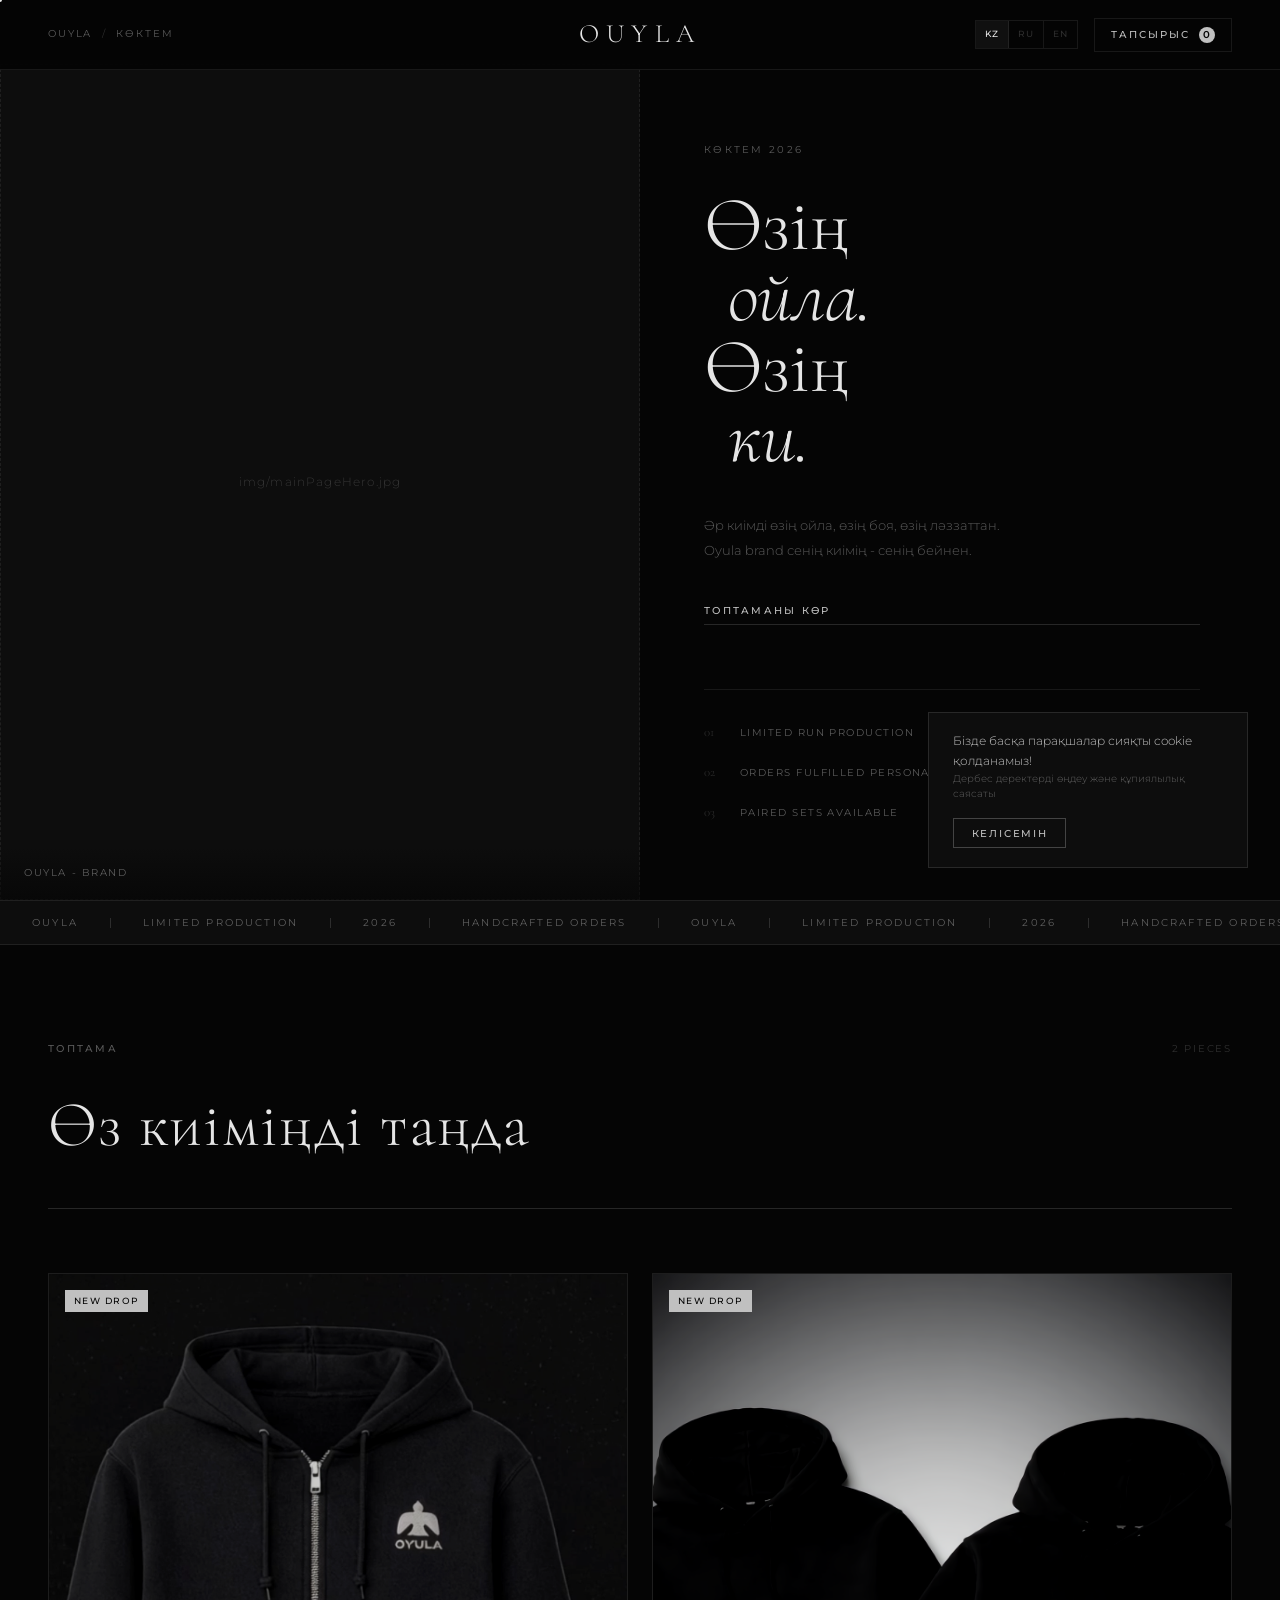
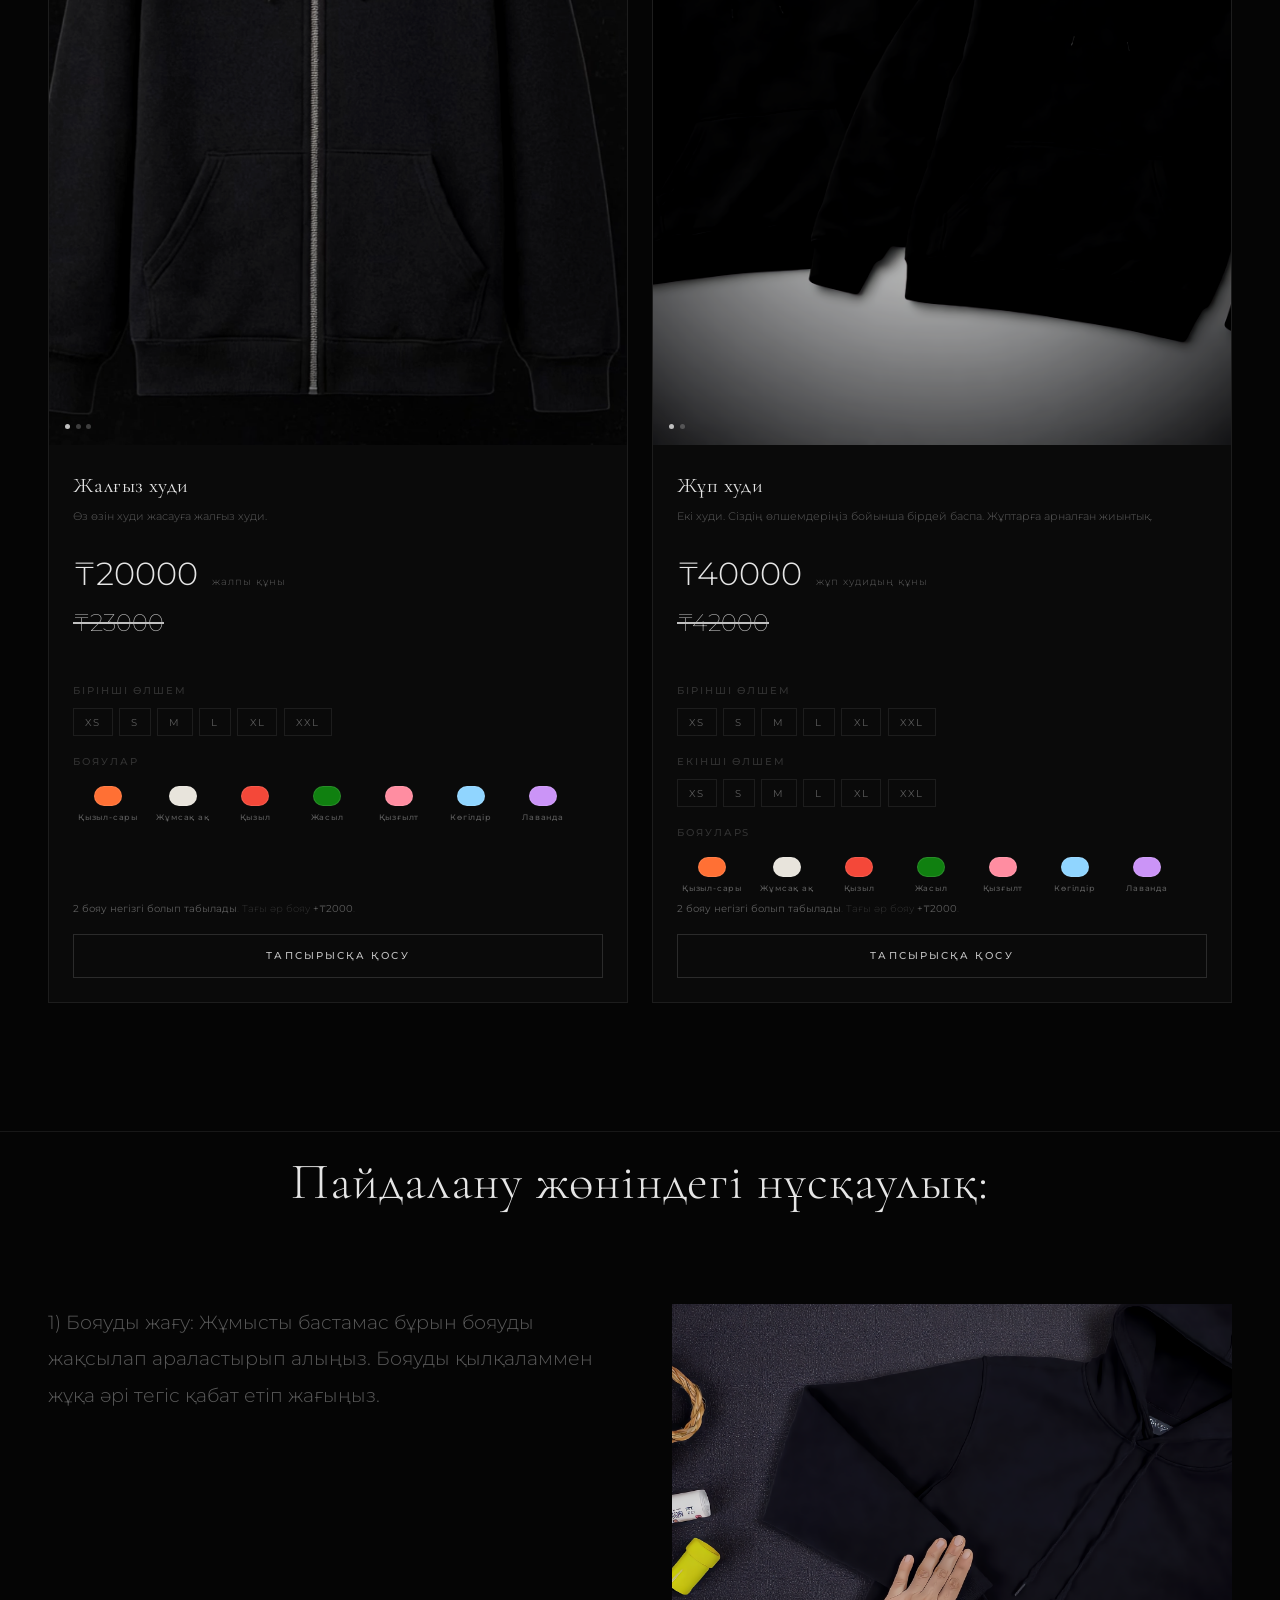
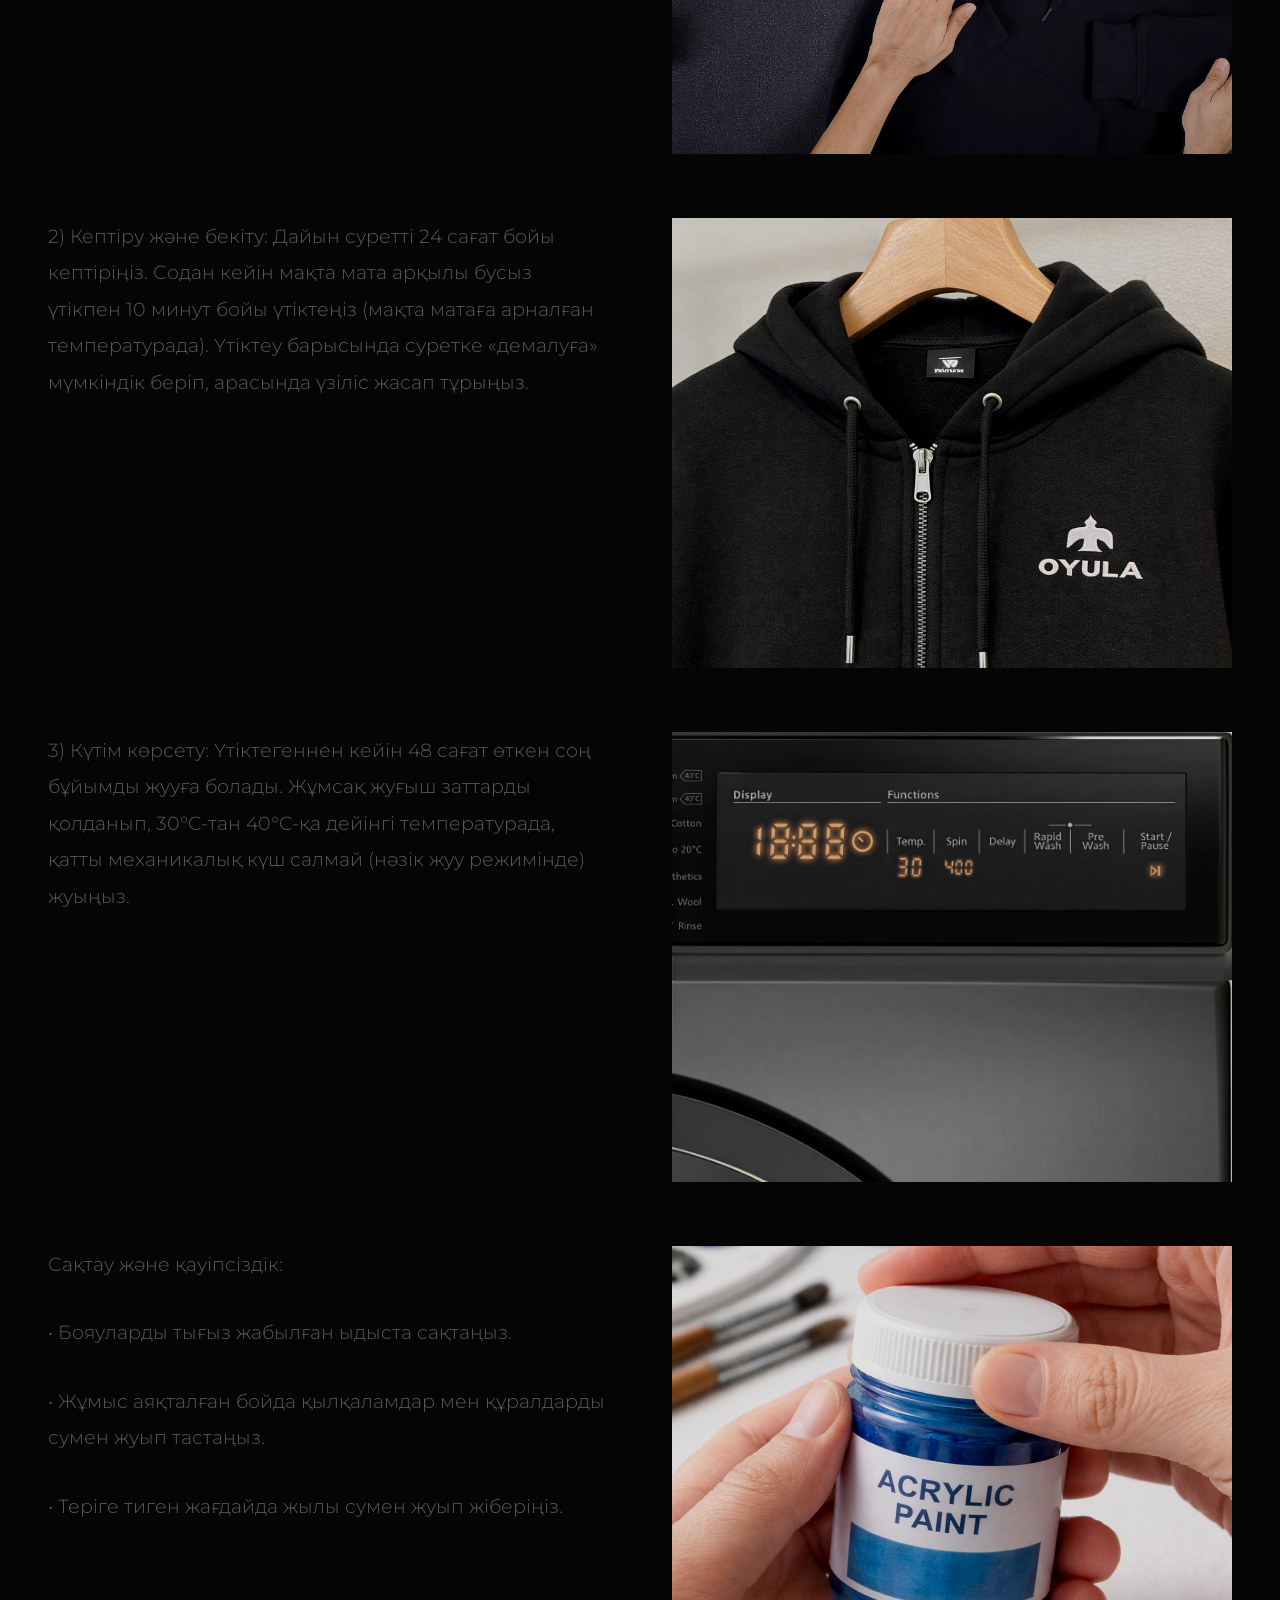
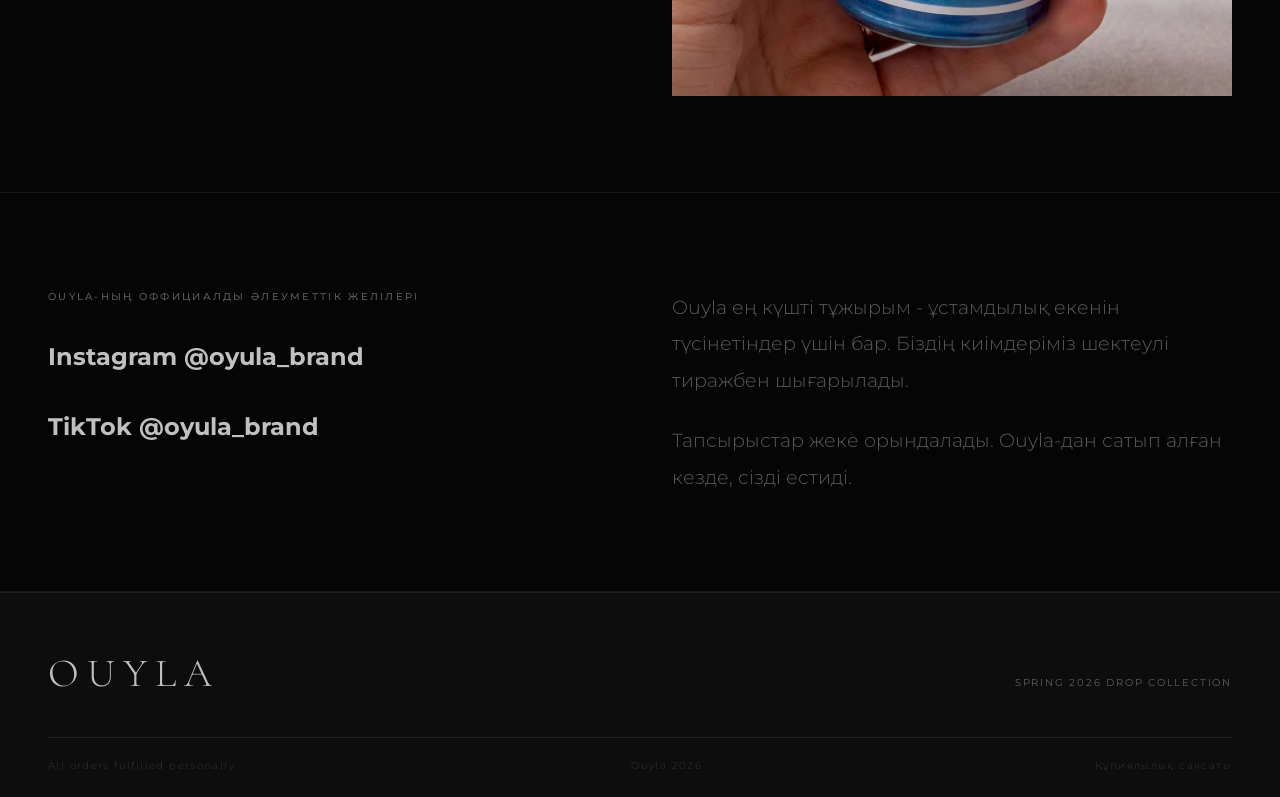
==== kz/index.html @ 34d4df36 "improvments on 6.03 added" ====
<!DOCTYPE html>
<html lang="en">
<head>
  <meta charset="UTF-8"/>
  <meta name="viewport" content="width=device-width, initial-scale=1.0"/>
  <meta name="theme-color" content="#050505"/>
  <title>Ouyla</title>
  <link rel="preconnect" href="https://fonts.googleapis.com"/>
  <link rel="preconnect" href="https://fonts.gstatic.com" crossorigin/>
  <link href="https://fonts.googleapis.com/css2?family=Cormorant+Garamond:ital,wght@0,300;0,400;0,600;1,300;1,400&family=Montserrat:wght@300;400;500&display=swap" rel="stylesheet"/>
  <link rel="stylesheet" href="../style.css"/>
  <link rel="icon" href="../img/favicon.ico" type="image/x-icon">
</head>
<body>
  <!-- cursor -->
  <div id="cursor"></div>
  <div id="cursor-dot"></div>

  <!-- ═══ HEADER ═══ -->
  <header id="site-header">
    <div class="header-inner">
      <div class="header-left">
        <span class="header-meta">Ouyla</span>
        <span class="header-sep">/</span>
        <span class="header-meta">Көктем</span>
      </div>
      <a href="#" class="wordmark" >Ouyla</a>
      <div class="header-right">
        <div class="lang-switcher">
          <span class="lang-btn active">KZ</span>
          <a class="lang-btn" href="../ru/index.html" onclick="localStorage.setItem('ouyla_lang','ru')">RU</a>
          <a class="lang-btn" href="../en/index.html" onclick="localStorage.setItem('ouyla_lang','en')">EN</a>
        </div>
        <button class="cart-trigger" id="cartTrigger" aria-label="Open cart">
          Тапсырыс
          <span class="cart-badge" id="cartCount">0</span>
        </button>
      </div>
    </div>
    <div class="header-rule"></div>
  </header>

  <!-- ═══ HERO ═══ -->
  <section class="hero" id="hero">
    <div class="hero-image-col">
      <div class="hero-photo-frame">
        <img src="../img/mainPageHero.gif" alt="Ouyla Signature" class="hero-photo" onerror="this.parentElement.classList.add('no-image')"/>
        <div class="photo-fallback">
          <span>img/mainPageHero.jpg</span>
        </div>
      </div>
      <div class="hero-photo-caption">
        <span>Ouyla - Brand</span>
      </div>
    </div>

    <div class="hero-text-col">
      <p class="hero-overline">Көктем 2026</p>
      <h1 class="hero-headline">
        <span class="hl-line">Өзің</span>
        <span class="hl-line hl-italic">ойла.</span>
        <span class="hl-line">Өзің</span>
        <span class="hl-line hl-italic">ки.</span>
      </h1>
      <p class="hero-body">
        Әр киімді өзің ойла, өзің боя, өзің ләззаттан.
        Oyula brand сенің киімің - сенің бейнен.
      </p>
      <a href="#catalogue" class="hero-cta">Топтаманы көр</a>

      <div class="hero-aside">
        <div class="aside-item">
          <span class="aside-num">01</span>
          <span class="aside-text">Limited run production</span>
        </div>
        <div class="aside-item">
          <span class="aside-num">02</span>
          <span class="aside-text">Orders fulfilled personally</span>
        </div>
        <div class="aside-item">
          <span class="aside-num">03</span>
          <span class="aside-text">Paired sets available</span>
        </div>
      </div>
    </div>
  </section>

  <!-- ═══ TICKER ═══ -->
  <div class="ticker-wrap" aria-hidden="true">
    <div class="ticker-track">
      <span class="ticker-item">Ouyla</span>
      <span class="ticker-rule"></span>
      <span class="ticker-item">Limited Production</span>
      <span class="ticker-rule"></span>
      <span class="ticker-item">2026</span>
      <span class="ticker-rule"></span>
      <span class="ticker-item">Handcrafted Orders</span>
      <span class="ticker-rule"></span>
      <span class="ticker-item">Ouyla</span>
      <span class="ticker-rule"></span>
      <span class="ticker-item">Limited Production</span>
      <span class="ticker-rule"></span>
      <span class="ticker-item">2026</span>
      <span class="ticker-rule"></span>
      <span class="ticker-item">Handcrafted Orders</span>
      <span class="ticker-rule"></span>
      <span class="ticker-item">Ouyla</span>
      <span class="ticker-rule"></span>
      <span class="ticker-item">Limited Production</span>
      <span class="ticker-rule"></span>
      <span class="ticker-item">2026</span>
      <span class="ticker-rule"></span>
      <span class="ticker-item">Handcrafted Orders</span>
      <span class="ticker-rule"></span>
    </div>
  </div>

  <!-- ═══ CATALOGUE ═══ -->
  <section class="catalogue" id="catalogue">
    <div class="catalogue-header">
      <div class="cat-header-top">
        <span class="section-label">Топтама</span>
        <span class="cat-item-count" id="catalogueCount"></span>
      </div>
      <h2 class="catalogue-headline">Өз киіміңді таңда</h2>
      <div class="catalogue-rule"></div>
    </div>

    <div class="catalogue-grid" id="catalogueGrid">
      <!-- Rendered by script.js -->
    </div>
  </section>

  <!-- ═══ EDITORIAL ═══ -->
  <section class="editorial-section" id="editorial-section">
    <div>
      <h2 class="editorial-headline">Пайдалану жөніндегі нұсқаулық:</h2>
    </div>
    <div class="editorial-inner"style="border-bottom: 1px solid var(--border);">
      
      <div class="editorial-left">
      <p id="howToUse1"></p>
      </div>
      <div class="editorial-photo-frame">
        <img src="../img/howToUse1.png" alt="Photo" class="editorial-photo" onerror="this.parentElement.classList.add('no-image')"/>
        <div class="photo-fallback">
          <span>img/howToUse1.png</span>
        </div>
      </div>

      <div class="editorial-left">
      <p id="howToUse2"></p>
      </div>
      <div class="editorial-photo-frame">
        <img src="../img/howToUse2.jpeg" alt="Photo" class="editorial-photo" onerror="this.parentElement.classList.add('no-image')"/>
        <div class="photo-fallback">
          <span>img/howToUse2.jpeg</span>
        </div>
      </div>
      <div class="editorial-left">
      <p id="howToUse3"></p>
      </div>
      <div class="editorial-photo-frame">
        <img src="../img/howToUse3.jpg" alt="Photo" class="editorial-photo" onerror="this.parentElement.classList.add('no-image')"style="object-position: center top;"/>
        <div class="photo-fallback">
          <span>img/howToUse3.jpg</span>
        </div>
      </div>
     <div class="editorial-left">
      <p>Сақтау және қауіпсіздік:</p>
      <p>•	Бояуларды тығыз жабылған ыдыста сақтаңыз.</p>
      <p>•	Жұмыс аяқталған бойда қылқаламдар мен құралдарды сумен жуып тастаңыз.</p>
      <p>•	Теріге тиген жағдайда жылы сумен жуып жіберіңіз.</p>
      </div>
      <div class="editorial-photo-frame">
        <img src="../img/howToUse4.jpeg" alt="Photo" class="editorial-photo" onerror="this.parentElement.classList.add('no-image')"/>
        <div class="photo-fallback">
          <span>img/howToUse3.jpeg</span>
        </div>
      </div>
      
     
    </div>
    <div class="editorial-inner" id="aboutUs">
      <div class="editorial-left">
        <span class="section-label">Ouyla-ның оффициалды Әлеуметтік желілері</span>
        <h2 class="editorial-title" onclick="window.open('https://www.instagram.com/oyula_brand/', '_blank');">Instagram @oyula_brand</h2>
        <h2 class="editorial-title" onclick="window.open('https://www.tiktok.com/@oyula_brand', '_blank');">TikTok @oyula_brand</h2>
      </div>
      <div class="editorial-right">
        <p>Ouyla ең күшті тұжырым - ұстамдылық екенін түсінетіндер үшін бар. Біздің киімдеріміз шектеулі тиражбен шығарылады.</p>
        <p>Тапсырыстар жеке орындалады. Ouyla-дан сатып алған кезде, сізді естиді.</p>
      </div>
    </div>
  </section>
 <!-- ═══ LIGHTBOX ═══ -->
  <div class="lightbox" id="lightbox" onclick="closeLightbox()">
    <button class="lightbox-close" onclick="closeLightbox()">
      <svg width="20" height="20" viewBox="0 0 20 20" fill="none">
        <line x1="1" y1="1" x2="19" y2="19" stroke="currentColor" stroke-width="1.5"/>
        <line x1="19" y1="1" x2="1" y2="19" stroke="currentColor" stroke-width="1.5"/>
      </svg>
    </button>
    <button class="lightbox-arrow lightbox-prev" id="lbPrev" onclick="event.stopPropagation();lbStep(-1)">
      <svg width="20" height="20" viewBox="0 0 20 20" fill="none">
        <polyline points="13,3 5,10 13,17" stroke="currentColor" stroke-width="1.5" fill="none"/>
      </svg>
    </button>
    <div class="lightbox-img-wrap" onclick="event.stopPropagation()">
      <img id="lightboxImg" src="" alt=""/>
    </div>
    <button class="lightbox-arrow lightbox-next" id="lbNext" onclick="event.stopPropagation();lbStep(1)">
      <svg width="20" height="20" viewBox="0 0 20 20" fill="none">
        <polyline points="7,3 15,10 7,17" stroke="currentColor" stroke-width="1.5" fill="none"/>
      </svg>
    </button>
    <div class="lightbox-dots" id="lightboxDots"></div>
  </div>

  <!-- ═══ CART DRAWER ═══ -->
  <div class="cart-overlay" id="cartOverlay">
    <aside class="cart-drawer" id="cartDrawer">
      <div class="drawer-header">
        <h3 class="drawer-title">Сіздің тапсырысыңыз</h3>
        <button class="drawer-close" id="cartClose" aria-label="Close">
          <svg width="16" height="16" viewBox="0 0 16 16" fill="none">
            <line x1="1" y1="1" x2="15" y2="15" stroke="currentColor" stroke-width="1.2"/>
            <line x1="15" y1="1" x2="1" y2="15" stroke="currentColor" stroke-width="1.2"/>
          </svg>
        </button>
      </div>

      <div class="drawer-body" id="cartBody">
        <div class="cart-empty" id="cartEmpty">
          <p>Сіз киім таңдамадыңыз</p>
          <a href="#catalogue" id="browseLink">Топтаманы көру</a>
        </div>
        <div class="cart-items" id="cartItems"></div>
      </div>

      <div class="drawer-footer" id="cartFooter">
        <div class="cart-totals">
          <div class="totals-row">
            <span>Баға</span>
            <span id="cartSubtotal">₸0</span>
          </div>
          <div class="totals-divider"></div>
          <div class="totals-row totals-grand">
            <span>Толық баға</span>
            <span id="cartTotal">₸0</span>
          </div>
        </div>

        <div class = "order-form" id="orderForm" >
          <p class="form-heading">Байланыс мәліметтері</p>
          <div class="form-row">
            <label class="form-label" for="fName">Есіміңіз</label>
            <input class="form-input" type="text" id="fName" placeholder="Сіздің толық аты жөніңіз" autocomplete="name"/>
          </div>
          <div class="form-row">
            <label class="form-label" for="fPhone">Телефон нөміріңіз</label>
            <input class="form-input" type="tel" id="fPhone" placeholder="+7 (777) 777 7777" autocomplete="tel"/>
          </div>
          
          <button class="place-btn" id="placeOrderBtn">Тапсырыс орнату</button>
          <a href="privacy.html" target="_blank">Дербес деректерді өңдеу және құпиялылық саясаты</a>
          
        </div>

      </div>
    </aside>
  </div>

  <!-- ═══ CONFIRM POPUP ═══ -->
  <div class="popup-overlay" id="confirmOverlay">
    <div class="popup-box" id="confirmBox">
      <div class="popup-title">Тапсырысты растаңыз</div>
      <p class="popup-body">Тапсырысты ресімдемес бұрын телефон нөмірін растаңыз.</p>
      <div class="popup-phone" id="confirmPhone"></div>
      <div class="popup-actions">
        <button class="popup-btn-ghost" onclick="closeConfirm()" >Өзгерту</button>
        <button class="popup-btn-solid" onclick="confirmAndSend()">Иә, тапсырыс беру</button>
      </div>
    </div>
  </div>

  <!-- ═══ SUCCESS POPUP ═══ -->
  <div class="popup-overlay" id="successOverlay">
    <div class="popup-box popup-box--success" id="successBox">
      <div class="success-mark">
        <svg width="36" height="36" viewBox="0 0 36 36" fill="none">
          <circle cx="18" cy="18" r="17" stroke="currentColor" stroke-width="1.2"/>
          <polyline points="10,18 15,23 26,12" stroke="currentColor" stroke-width="1.5" fill="none" stroke-linecap="round" stroke-linejoin="round"/>
        </svg>
      </div>
      <div class="popup-title" >Тапсырыс Қабылданды</div>
      <p class="popup-body">Біз сізге тез арада хабарласамыз! Бізді таңдағаныз үшін көп алғыз!</p>
      <button class="popup-btn-solid" onclick="closeSuccess();window.location.href='#editorial-section'" data-i18n="success_close">Close</button>
    </div>
  </div>
  
  <!-- ═══ FOOTER ═══ -->
  <footer class="site-footer" id="site-footer">
    
  </footer>
  <!-- cookies -->
  <div class="cookie-bar" id="cookieBar">
  <p>Бізде басқа парақшалар сияқты cookie қолданамыз! </p>
  <a href="privacy.html" target="_blank">Дербес деректерді өңдеу және құпиялылық саясаты</a>
  <button class="cookie-btn" id="cookieAccept">Келісемін</button>
  </div>
  <script src="script.js"></script>
</body>
</html>
---- style.css ----
/* ═══════════════════════════════════════════════════
   OUYLA — AW 2025
   Magazine-editorial dark fashion aesthetic
   Fonts: Cormorant Garamond (display) + Montserrat (UI)
   ═══════════════════════════════════════════════════ */

/* ── TOKENS ── */
:root {
  --bg:        #050505;
  --bg-raised: #0d0d0d;
  --bg-card:   #0a0a0a;
  --border:    rgba(192,192,192,0.1);
  --border-md: rgba(192,192,192,0.18);
  --text-main: #C0C0C0;
  --text-add:  #E5E5E5;
  --text-dim:  rgba(192,192,192,0.45);
  --text-faint:rgba(192,192,192,0.22);
  --serif:     'Cormorant Garamond', Georgia, serif;
  --sans:      'Montserrat', sans-serif;
  --radius:    2px;
  --trans:     0.28s cubic-bezier(0.4,0,0.2,1);
}

/* ── RESET ── */
*, *::before, *::after { box-sizing: border-box; margin: 0; padding: 0; }
html { scroll-behavior: smooth; font-size: 16px; }
body {
  background: var(--bg);
  color: var(--text-main);
  font-family: var(--sans);
  font-weight: 300;
  line-height: 1.6;
  overflow-x: hidden;
  cursor: none;
}
img { display: block; max-width: 100%; }
a { color: inherit; text-decoration: none; }
button { font-family: var(--sans); cursor: none; }

/* ── CUSTOM CURSOR ── */
#cursor {
  position: fixed; pointer-events: none; z-index: 9999;
  width: 32px; height: 32px;
  border: 1px solid rgba(192,192,192,0.5);
  border-radius: 50%;
  transform: translate(-50%,-50%);
  transition: width 0.25s, height 0.25s, opacity 0.25s, border-color 0.25s;
  mix-blend-mode: difference;
}
#cursor-dot {
  position: fixed; pointer-events: none; z-index: 9999;
  width: 4px; height: 4px;
  background: var(--text-add);
  border-radius: 50%;
  transform: translate(-50%,-50%);
}
body:has(a:hover) #cursor,
body:has(button:hover) #cursor { width: 48px; height: 48px; border-color: var(--text-add); }

/* ── TYPOGRAPHY UTILITIES ── */
.section-label {
  font-family: var(--sans);
  font-size: 0.65rem;
  font-weight: 500;
  letter-spacing: 0.22em;
  text-transform: uppercase;
  color: var(--text-dim);
}

/* ═══════════════════════════════════════════════════
   HEADER
   ═══════════════════════════════════════════════════ */
#site-header {
  position: fixed; top: 0; left: 0; right: 0; z-index: 100;
  background: rgba(5,5,5,0.92);
  backdrop-filter: blur(20px);
}
.header-inner {
  display: flex; align-items: center; justify-content: space-between;
  padding: 1.1rem 3rem;
}
.header-left {
  display: flex; align-items: center; gap: 0.6rem;
  font-family: var(--sans); font-size: 0.65rem; font-weight: 400;
  letter-spacing: 0.18em; text-transform: uppercase; color: var(--text-dim);
}
.header-sep { color: var(--text-faint); }
.wordmark {
  font-family: var(--serif);
  font-size: 1.65rem;
  font-weight: 300;
  letter-spacing: 0.28em;
  text-transform: uppercase;
  color: var(--text-add);
  position: absolute; left: 50%; transform: translateX(-50%);
}
.header-right { 
  display: flex; 
  align-items: center; 
  gap: 1rem; 
}
.header-rule {
  height: 1px;
  background: var(--border);
}
/* Lang switcher */
.lang-switcher { display: flex; gap: 0; border: 1px solid var(--border); }
.lang-btn {
  background: none; border: none;
  color: var(--text-faint); font-family: var(--sans);
  font-size: 0.58rem; font-weight: 500; letter-spacing: 0.14em;
  padding: 0.4rem 0.55rem; cursor: none;
  transition: color var(--trans), background var(--trans);
  border-right: 1px solid var(--border);
}
.lang-btn:last-child { border-right: none; }
.lang-btn:hover { color: var(--text-main); }
.lang-btn.active { color: var(--text-add); background: rgba(192,192,192,0.06); }

.cart-trigger {
  display: flex; align-items: center; gap: 0.6rem;
  background: none; border: 1px solid var(--border);
  color: var(--text-main);
  font-size: 0.65rem; font-weight: 500;
  letter-spacing: 0.18em; text-transform: uppercase;
  padding: 0.5rem 1rem;
  transition: border-color var(--trans), color var(--trans);
}
.cart-trigger:hover { border-color: var(--text-main); color: var(--text-add); }
.cart-badge {
  background: var(--text-main); color: var(--bg);
  font-size: 0.6rem; font-weight: 600;
  min-width: 16px; height: 16px; border-radius: 50%;
  display: flex; align-items: center; justify-content: center;
  padding: 0 3px;
  transition: background var(--trans);
}
.cart-trigger:hover .cart-badge { background: var(--text-add); }

/* ═══════════════════════════════════════════════════
   HERO
   ═══════════════════════════════════════════════════ */
.hero {
  min-height: 100vh;
  padding-top: 64px; /* header height */
  display: grid;
  grid-template-columns: 1fr 1fr;
}

/* Image column */
.hero-image-col {
  position: relative;
  background: var(--bg-raised);
  overflow: hidden;
}
.hero-photo-frame {
  width: 100%; height: calc(100vh - 64px);
  position: relative;
  overflow: hidden;
}
.hero-photo {
  width: 100%; height: 100%;
  object-fit: cover;
  object-position: center top;
  filter: brightness(0.88) contrast(1.05);
}
/* Shown when no image */
.hero-photo-frame.no-image .hero-photo { display: none; }
.hero-photo-frame.no-image .photo-fallback { display: flex; }
.photo-fallback {
  display: none;
  position: absolute; inset: 0;
  flex-direction: column;
  align-items: center; justify-content: center;
  gap: 0.5rem;
  color: var(--text-faint);
  font-family: var(--sans); font-size: 0.75rem; letter-spacing: 0.1em;
  border: 1px dashed var(--border);
}
.fallback-sub { font-size: 0.65rem; color: var(--text-faint); opacity: 0.6; }

.hero-photo-caption {
  position: absolute; bottom: 0; left: 0; right: 0;
  display: flex; justify-content: space-between; align-items: flex-end;
  padding: 1.2rem 1.5rem;
  font-family: var(--sans); font-size: 0.62rem; font-weight: 400;
  letter-spacing: 0.16em; text-transform: uppercase; color: var(--text-dim);
  background: linear-gradient(to top, rgba(5,5,5,0.7) 0%, transparent 100%);
}
.caption-price { color: var(--text-main); }

/* Text column */
.hero-text-col {
  display: flex; flex-direction: column; justify-content: center;
  padding: 4rem 5rem 4rem 4rem;
  position: relative;
}
.hero-overline {
  font-family: var(--sans); font-size: 0.65rem; font-weight: 400;
  letter-spacing: 0.22em; text-transform: uppercase; color: var(--text-dim);
  margin-bottom: 2rem;
}
.hero-headline {
  font-family: var(--serif);
  font-size: clamp(3.5rem, 6vw, 6.5rem);
  font-weight: 300;
  line-height: 0.92;
  letter-spacing: -0.01em;
  color: var(--text-add);
  margin-bottom: 2.5rem;
  display: flex; flex-direction: column;
}
.hl-line { display: block; }
.hl-italic { font-style: italic; padding-left: 1.5rem; }

.hero-body {
  font-family: var(--sans); font-size: 0.82rem; font-weight: 300;
  line-height: 1.9; color: var(--text-dim);
  max-width: 320px;
  margin-bottom: 2.5rem;
}
.hero-cta {
  display: inline-block;
  font-family: var(--sans); font-size: 0.65rem; font-weight: 500;
  letter-spacing: 0.22em; text-transform: uppercase; color: var(--text-main);
  border-bottom: 1px solid var(--border-md);
  padding-bottom: 0.3rem;
  margin-bottom: 4rem;
  transition: color var(--trans), border-color var(--trans);
}
.hero-cta:hover { color: var(--text-add); border-color: var(--text-add); }

.hero-aside {
  display: flex; flex-direction: column; gap: 1.2rem;
  border-top: 1px solid var(--border);
  padding-top: 2rem;
}
.aside-item { display: flex; align-items: baseline; gap: 1rem; }
.aside-num {
  font-family: var(--serif); font-size: 0.8rem;
  color: var(--text-faint); min-width: 20px;
}
.aside-text {
  font-family: var(--sans); font-size: 0.65rem; font-weight: 400;
  letter-spacing: 0.14em; text-transform: uppercase; color: var(--text-dim);
}

/* ═══════════════════════════════════════════════════
   TICKER
   ═══════════════════════════════════════════════════ */
.ticker-wrap {
  overflow: hidden;
  border-top: 1px solid var(--border);
  border-bottom: 1px solid var(--border);
  padding: 0.85rem 0;
  background: var(--bg-raised);
}
.ticker-track {
  display: flex; align-items: center; gap: 0;
  white-space: nowrap;
  animation: ticker 28s linear infinite;
  width: max-content;
}
.ticker-item {
  font-family: var(--sans); font-size: 0.62rem; font-weight: 400;
  letter-spacing: 0.22em; text-transform: uppercase; color: var(--text-dim);
  padding: 0 2rem;
}
.ticker-rule {
  width: 1px; height: 10px;
  background: var(--border-md);
  flex-shrink: 0;
}
@keyframes ticker {
  from { transform: translateX(0); }
  to   { transform: translateX(-50%); }
}

/* ═══════════════════════════════════════════════════
   CATALOGUE
   ═══════════════════════════════════════════════════ */
.catalogue {
  padding: 6rem 3rem 8rem;
  max-width: 1440px; margin: 0 auto;
}
.catalogue-header {
  margin-bottom: 4rem;
}
.cat-header-top {
  display: flex; justify-content: space-between; align-items: center;
  margin-bottom: 1rem;
}
.cat-item-count {
  font-family: var(--sans); font-size: 0.62rem; font-weight: 400;
  letter-spacing: 0.18em; text-transform: uppercase; color: var(--text-faint);
}
.catalogue-headline {
  font-family: var(--serif);
  font-size: clamp(2.5rem, 5vw, 5rem);
  font-weight: 300;
  color: var(--text-add);
  letter-spacing: 0.02em;
  margin-bottom: 2rem;
}
.catalogue-rule {
  height: 1px; background: var(--border-md);
}

/* Grid — asymmetric magazine layout */
.catalogue-grid {
  display: grid;
  grid-template-columns: repeat(12, 1fr);
  gap: 1.5rem;
}

/* ── PRODUCT CARD ── */
.product-card {
  background: var(--bg-card);
  border: 1px solid var(--border);
  display: flex; flex-direction: column;
  transition: border-color var(--trans);
  position: relative;
  overflow: hidden;
}
.product-card:hover { border-color: var(--border-md); }

/* Alternating layout — first card is wide */
.product-card{
  grid-column: span 6;
}
.card-gallery { position: relative; background: var(--bg-raised); overflow: hidden; aspect-ratio: 3/4;}
.gallery-slides { position: relative; width: 100%; height: 100%; }
.gallery-slide {
  position: absolute; inset: 0;
  opacity: 0; transition: opacity 0.5s var(--trans);
  cursor: none;
}
.gallery-slide.active { opacity: 1; }
.gallery-slide img {
  width: 100%; height: 100%;
  object-fit: cover; object-position: center top;
  filter: brightness(0.85) contrast(1.05);
  transition: transform 0.7s cubic-bezier(0.4,0,0.2,1);
}
.product-card:hover .gallery-slide.active img { transform: scale(1.04); }

/* Fallback when no image */

.card-img-placeholder {
  position: absolute; inset: 0;
  display: flex; flex-direction: column;
  align-items: center; justify-content: center;
  gap: 0.4rem;
  color: var(--text-faint);
  font-family: var(--sans); font-size: 0.7rem; letter-spacing: 0.1em;
}
.card-img-placeholder span:last-child { font-size: 0.6rem; opacity: 0.5; }

/* Gallery nav arrows */
.gallery-nav {
  position: absolute; bottom: 1rem; right: 1rem;
  display: flex; gap: 0.4rem; z-index: 2;
  opacity: 0; transition: opacity var(--trans);
}
.product-card:hover .gallery-nav { opacity: 1; }
.gallery-arrow {
  background: rgba(5,5,5,0.7); border: 1px solid var(--border);
  color: var(--text-dim); width: 28px; height: 28px;
  display: flex; align-items: center; justify-content: center;
  cursor: none; font-size: 0.7rem;
  transition: border-color var(--trans), color var(--trans);
}
.gallery-arrow:hover { border-color: var(--text-main); color: var(--text-main); }

/* Gallery dots */
.gallery-dots {
  position: absolute; bottom: 1rem; left: 1rem;
  display: flex; gap: 0.35rem; z-index: 2;
}
.gallery-dot {
  width: 5px; height: 5px; border-radius: 50%;
  background: rgba(192,192,192,0.3);
  cursor: none; transition: background var(--trans);
}
.gallery-dot.active { background: var(--text-main); }

/* Expand icon */
.gallery-expand {
  position: absolute; top: 1rem; right: 1rem; z-index: 2;
  background: rgba(5,5,5,0.7); border: 1px solid var(--border);
  color: var(--text-dim); width: 28px; height: 28px;
  display: flex; align-items: center; justify-content: center;
  cursor: none; opacity: 0; transition: opacity var(--trans), color var(--trans);
}
.product-card:hover .gallery-expand { opacity: 1; }
.gallery-expand:hover { color: var(--text-main); }

/* Badge */
.card-img-badge {
  position: absolute; top: 1rem; left: 1rem; z-index: 2;
  font-family: var(--sans); font-size: 0.58rem; font-weight: 500;
  letter-spacing: 0.16em; text-transform: uppercase;
  color: var(--bg); background: var(--text-main); padding: 0.22rem 0.55rem;
}

/* Placeholder when no image */
.card-img-placeholder {
  position: absolute; inset: 0;
  display: flex; flex-direction: column; align-items: center; justify-content: center; gap: 0.4rem;
  color: var(--text-faint); font-family: var(--sans); font-size: 0.7rem; letter-spacing: 0.1em;
}
.card-img-placeholder span:last-child { font-size: 0.6rem; opacity: 0.5; }

/* Product controls */
.card-body {
  padding: 1.5rem;
  display: flex; flex-direction: column; gap: 0; flex: 1;
}
.card-name {
  font-family: var(--serif);
  font-size: 1.3rem; font-weight: 400;
  color: var(--text-add); letter-spacing: 0.02em;
  margin-bottom: 0.3rem;
}
.card-desc {
  font-family: var(--sans); font-size: 0.7rem; font-weight: 300;
  color: var(--text-dim); line-height: 1.7;
  margin-bottom: 1.4rem;
}

/* Price */
.card-notSalePrice {
  font-family: var(--sans); font-size: 1.5rem; font-weight: 150;
  color: var(--text-main); margin-bottom: 1.4rem;
  transition: color 0.2s;
  text-decoration: line-through;
}
.card-price {
  font-family: var(--sans); font-size: 2rem; font-weight: 300;
  color: var(--text-add); margin-bottom: 0.3rem;
  transition: color 0.2s;
}
.card-price-note {
  font-family: var(--sans); font-size: 0.62rem; letter-spacing: 0.1em;
  color: var(--text-dim); margin-left: 0.4rem;
}

/* Section heading inside card */
.card-section {
  font-family: var(--sans); font-size: 0.6rem; font-weight: 500;
  letter-spacing: 0.2em; text-transform: uppercase; color: var(--text-faint);
  margin-bottom: 0.65rem; margin-top: 1.1rem;
}
.card-section:first-of-type { margin-top: 0; }

/* Size selector */
.size-row { display: flex; flex-wrap: wrap; gap: 0.4rem; }
.size-btn {
  background: none; border: 1px solid var(--border);
  color: var(--text-dim);
  font-family: var(--sans); font-size: 0.65rem; font-weight: 400;
  letter-spacing: 0.12em; text-transform: uppercase;
  padding: 0.4rem 0.7rem;
  transition: border-color var(--trans), color var(--trans), background var(--trans);
}
.size-btn:hover { border-color: var(--text-dim); color: var(--text-main); }
.size-btn.active {
  border-color: var(--text-main); color: var(--text-add);
  background: rgba(192,192,192,0.06);
}

/* Colour swatches */
.color-row { display: flex; flex-wrap: wrap; gap: 0.5rem; }
.color-swatch {
  min-width: 4rem;
  display: flex; flex-direction: column; align-items: center; gap: 0.3rem;
  cursor: none; padding: 0.35rem 0.25rem;
  border: 1px solid transparent;
  transition: border-color var(--trans);
}
.color-swatch:hover { border-color: var(--border-md); }
.color-swatch.active { border-color: var(--text-main); }
.swatch-blob {
  width: 28px; height: 20px; border-radius: 20px;
  border: 1px solid rgba(255,255,255,0.1);
  transition: transform 0.15s;
}
.color-swatch:hover .swatch-blob,
.color-swatch.active .swatch-blob { transform: scale(1.1); }
.swatch-name {
  font-family: var(--sans); font-size: 0.5rem; font-weight: 500;
  letter-spacing: 0.1em; color: var(--text-dim); text-align: center;
}
.color-swatch.active .swatch-name { color: var(--text-main); }

/* Extra colour pricing note */
.pricing-note {
  font-family: var(--sans); font-size: 0.65rem; font-weight: 300;
  color: var(--text-faint); line-height: 1.6; margin-top:auto; margin-bottom:0.5rem;
}
.pricing-note strong { color: var(--text-dim); font-weight: 400; }

/* Add to cart */
.add-btn {
  margin-top: 0.5rem; 
  width: 100%;
  background: none; border: 1px solid var(--border-md);
  color: var(--text-main);
  font-family: var(--sans); font-size: 0.65rem; font-weight: 500;
  letter-spacing: 0.2em; text-transform: uppercase;
  padding: 0.9rem 1rem;
  transition: border-color var(--trans), color var(--trans), background var(--trans);
}
.add-btn:hover {
  border-color: var(--text-main);
  color: var(--bg); background: var(--text-main);
}
/* ═══════════════════════════════════════════════════
   LIGHTBOX
   ═══════════════════════════════════════════════════ */
.lightbox {
  position: fixed; inset: 0; z-index: 500;
  background: rgba(5,5,5,0.96);
  display: flex; align-items: center; justify-content: center;
  opacity: 0; pointer-events: none;
  transition: opacity 0.35s;
}
.lightbox.open { opacity: 1; pointer-events: all; }
.lightbox-img-wrap {
  z-index: -1;
  max-width: 80vw; max-height: 88vh;
  display: flex; align-items: center; justify-content: center;
}
.lightbox-img-wrap img {
  z-index: -1;
  max-width: 100%; max-height: 88vh;
  object-fit: contain;
  filter: brightness(0.92) contrast(1.05);
  transition: opacity 0.25s;
}
.lightbox-close {
  position: absolute; top: 1.5rem; right: 1.5rem;
  background: none; border: 1px solid var(--border);
  color: var(--text-dim); width: 40px; height: 40px;
  display: flex; align-items: center; justify-content: center;
  cursor: none; transition: border-color var(--trans), color var(--trans);
}
.lightbox-close:hover { border-color: var(--text-main); color: var(--text-main); }
.lightbox-arrow {
  position: absolute; top: 50%; transform: translateY(-50%);
  background: none; border: 1px solid var(--border);
  color: var(--text-dim); width: 44px; height: 44px;
  display: flex; align-items: center; justify-content: center;
  cursor: none; transition: border-color var(--trans), color var(--trans);
}
.lightbox-arrow:hover { border-color: var(--text-main); color: var(--text-main); }
.lightbox-prev { left: 1.5rem; }
.lightbox-next { right: 1.5rem; }
.lightbox-dots {
  position: absolute; bottom: 1.5rem; left: 50%; transform: translateX(-50%);
  display: flex; gap: 0.5rem;
}
.lb-dot {
  width: 6px; height: 6px; border-radius: 50%;
  background: rgba(192,192,192,0.25); cursor: none;
  transition: background var(--trans);
}
.lb-dot.active { background: var(--text-main); }

/* ═══════════════════════════════════════════════════
   EDITORIAL SECTION
   ═══════════════════════════════════════════════════ */
.editorial-section {
  border-top: 1px solid var(--border);
  border-bottom: 1px solid var(--border);
}
.editorial-inner {
  max-width: 1440px; margin: 0 auto;
  display: grid; grid-template-columns: 1fr 1fr;
  
  padding: 6rem 3rem;
  gap: 4rem;
}
.editorial-left { display: flex; flex-direction: column; gap: 2rem; }
.editorial-headline {
  font-family: var(--serif);
  font-size: clamp(2.5rem, 4vw, 4.5rem);
  font-weight: 300;
  color: var(--text-add);
  line-height: 1;
  letter-spacing: 0.02em;
  margin-top: 25px;
  text-align: center;
}
.editorial-right {
  display: flex; flex-direction: column; justify-content: center; gap: 1.5rem;
}
.editorial-right,.editorial-left p {
  font-family: var(--sans); font-size: 1.2rem; font-weight: 300;
  color: var(--text-dim); line-height: 1.9;
}
.editorial-title{
  color: var(--text-main);
}
.editorial-title:hover{
  color: var(--text-faint);
}
.editorial-photo-frame{
  height: 50vh;
  position: relative;
  overflow: hidden;
}
.editorial-photo{
  width: 100%; height: 100%;
  object-fit: cover;
  object-position: center;
  filter: brightness(0.88) contrast(1.05);
}
.editorial-photo-frame.no-image .editorial-photo { display: none; }
.editorial-photo-frame.no-image .photo-fallback { display: flex; }
/* ═══════════════════════════════════════════════════
   CART DRAWER
   ═══════════════════════════════════════════════════ */
.cart-overlay {
  position: fixed; inset: 0; z-index: 200;
  background: rgba(5,5,5,0.7);
  backdrop-filter: blur(8px);
  opacity: 0; pointer-events: none;
  transition: opacity 0.35s;
}
.cart-overlay.open { opacity: 1; pointer-events: all; }

.cart-drawer {
  position: absolute; right: 0; top: 0; bottom: 0;
  width: min(440px, 100vw);
  background: var(--bg-raised);
  border-left: 1px solid var(--border);
  display: flex; flex-direction: column;
  transform: translateX(100%);
  transition: transform 0.4s cubic-bezier(0.4,0,0.2,1);
}
.cart-overlay.open .cart-drawer { transform: translateX(0); }

.drawer-header {
  display: flex; justify-content: space-between; align-items: center;
  padding: 1.5rem 2rem;
  border-bottom: 1px solid var(--border);
  flex-shrink: 0;
}
.drawer-title {
  font-family: var(--serif); font-size: 1.3rem; font-weight: 400;
  letter-spacing: 0.06em; color: var(--text-add);
}
.drawer-close {
  background: none; border: 1px solid var(--border);
  color: var(--text-dim);
  width: 32px; height: 32px;
  display: flex; align-items: center; justify-content: center;
  transition: border-color var(--trans), color var(--trans);
}
.drawer-close:hover { border-color: var(--text-main); color: var(--text-main); }

.drawer-body {
  flex: 1; overflow-y: auto; padding: 1.5rem 2rem;
}
.cart-empty {
  display: flex; flex-direction: column; align-items: center;
  justify-content: center; gap: 1rem;
  height: 200px;
  color: var(--text-faint);
  font-family: var(--sans); font-size: 0.75rem; letter-spacing: 0.1em;
  text-align: center;
}
.cart-empty a {
  border-bottom: 1px solid var(--border-md);
  padding-bottom: 0.2rem;
  font-size: 0.65rem; letter-spacing: 0.16em; text-transform: uppercase;
  transition: color var(--trans), border-color var(--trans);
}
.cart-empty a:hover { color: var(--text-main); border-color: var(--text-main); }

/* Cart items */

.cart-item {
  display: flex; 
  gap: 0.5rem; align-items: start;
  justify-content: space-between;
  padding: 1.2rem 0;
  border-bottom: 1px solid var(--border);
}
.cart-item:first-child { border-top: none; }
.ci-thumb { width: 56px; height: 70px; object-fit: cover; object-position: center top; filter: brightness(0.85); flex-shrink: 0; }
.ci-thumb-placeholder { width: 56px; height: 70px; background: var(--bg-card); border: 1px solid var(--border); flex-shrink: 0; }
.ci-name {
  font-family: var(--serif); font-size: 1rem; font-weight: 400;
  color: var(--text-add); margin-bottom: 0.25rem;
}
.ci-details {
  font-family: var(--sans); font-size: 0.62rem; font-weight: 300;
  letter-spacing: 0.1em; color: var(--text-dim); line-height: 1.8;
}
.ci-left-thumb{display: flex;  justify-content: space-between;flex-direction: row;}
.ci-left {display: flex; flex-direction: column; align-items: flex-start; flex: 1; min-width: 0; gap: 0.5rem; padding-left: 1.5rem;}
.ci-right { flex-shrink: 0; display: flex; flex-direction: column; align-items: flex-end; gap: 0.5rem;}
.ci-price {
  font-family: var(--sans);  font-size: 1.1rem; 
  color: var(--text-add); white-space: nowrap;
}
.ci-controls { display: flex; align-items: center; gap: 0; }
.qty-btn {
  background: none; border: 1px solid var(--border);
  color: var(--text-dim);
  width: 26px; height: 26px;
  display: flex; align-items: center; justify-content: center;
  font-size: 0.9rem; line-height: 1;
  transition: border-color var(--trans), color var(--trans);
}
.qty-btn:hover { border-color: var(--text-main); color: var(--text-main); }
.qty-val {
  width: 32px; text-align: center;
  font-family: var(--sans); font-size: 0.72rem; letter-spacing: 0.1em;
  color: var(--text-main); border: none; background: none;
  outline: none;
}
.ci-remove {
  background: none; border: none;
  color: var(--text-faint); font-family: var(--sans); font-size: 0.58rem;
  letter-spacing: 0.14em; text-transform: uppercase;
  cursor: none; padding: 0;
  transition: color var(--trans);
}
.ci-remove:hover { color: var(--text-main); }

/* Drawer footer */
.drawer-footer {
  border-top: 1px solid var(--border);
  padding: 1.5rem 2rem 2rem;
  flex-shrink: 0;
  display: none;
}
.drawer-footer.visible { display: block; }

.cart-totals { margin-bottom: 1.5rem; }
.totals-row {
  display: flex; justify-content: space-between;
  font-family: var(--sans); font-size: 0.7rem; font-weight: 400;
  letter-spacing: 0.1em; color: var(--text-dim);
  padding: 0.35rem 0;
}
.totals-divider { height: 1px; background: var(--border); margin: 0.5rem 0; }
.totals-grand {
  font-family: var(--serif); font-size: 1.1rem; font-weight: 400;
  color: var(--text-add); letter-spacing: 0.04em;
  padding: 0.4rem 0;
}

/* Order form */
.form-heading {
  font-family: var(--sans); font-size: 0.62rem; font-weight: 500;
  letter-spacing: 0.2em; text-transform: uppercase; color: var(--text-dim);
  margin-bottom: 1rem;
}
.form-row { margin-bottom: 0.8rem; }
.form-label {
  display: block; font-family: var(--sans); font-size: 0.6rem;
  font-weight: 500; letter-spacing: 0.18em; text-transform: uppercase;
  color: var(--text-faint); margin-bottom: 0.35rem;
}
.form-input {
  width: 100%; background: var(--bg-card); border: 1px solid var(--border);
  color: var(--text-add); font-family: var(--sans); font-size: 0.8rem;
  font-weight: 300; padding: 0.65rem 0.8rem; outline: none;
  transition: border-color var(--trans);
  -webkit-appearance: none;
  /* Prevents iOS Safari from zooming in on focus */
  font-size: max(0.8rem, 16px);
}
.form-input:focus { border-color: var(--text-dim); }
.form-input::placeholder { color: var(--text-faint); }

.place-btn {
  width: 100%; margin-top: 1rem;
  background: var(--text-main); color: var(--bg);
  border: none;
  font-family: var(--sans); font-size: 0.65rem; font-weight: 500;
  letter-spacing: 0.22em; text-transform: uppercase;
  padding: 0.95rem;
  transition: background var(--trans), color var(--trans);
}
.place-btn:hover { background: var(--text-add); }
.place-btn:disabled { opacity: 0.4; cursor: not-allowed; }
.order-form a{
  font-family: var(--sans);
  font-size: 0.6rem;
  margin-bottom: 1rem;
  color: var(--text-dim);
}

/* ═══════════════════════════════════════════════════
   POPUPS (confirm + success)
   ═══════════════════════════════════════════════════ */
.popup-overlay {
  position: fixed; inset: 0; z-index: 400;
  background: rgba(5,5,5,0.8); backdrop-filter: blur(12px);
  display: flex; align-items: center; justify-content: center; padding: 1.5rem;
  opacity: 0; pointer-events: none;
  transition: opacity 0.3s;
}
.popup-overlay.open { opacity: 1; pointer-events: all; }
.popup-box {
  background: var(--bg-raised); border: 1px solid var(--border);
  padding: 2.5rem; width: min(400px, 100%);
  transform: translateY(20px) scale(0.98);
  transition: transform 0.35s cubic-bezier(0.34,1.2,0.64,1);
}
.popup-overlay.open .popup-box { transform: translateY(0) scale(1); }
.popup-box--success { text-align: center; }
.popup-title { font-family: var(--serif); font-size: 1.5rem; font-weight: 400; color: var(--text-add); letter-spacing: 0.04em; margin-bottom: 0.8rem; }
.popup-body { font-family: var(--sans); font-size: 0.75rem; font-weight: 300; color: var(--text-dim); line-height: 1.8; margin-bottom: 1.5rem; }
.popup-phone { font-family: var(--sans); font-size: 1.4rem; color: var(--text-add); margin-bottom: 1.8rem; letter-spacing: 0.06em; }
.popup-actions { display: flex; gap: 0.8rem; }
.popup-btn-ghost { flex: 1; background: none; border: 1px solid var(--border); color: var(--text-dim); font-family: var(--sans); font-size: 0.62rem; font-weight: 500; letter-spacing: 0.18em; text-transform: uppercase; padding: 0.85rem; cursor: none; transition: border-color var(--trans), color var(--trans); }
.popup-btn-ghost:hover { border-color: var(--text-main); color: var(--text-main); }
.popup-btn-solid { flex: 1; background: var(--text-main); color: var(--bg); border: none; font-family: var(--sans); font-size: 0.62rem; font-weight: 500; letter-spacing: 0.18em; text-transform: uppercase; padding: 0.85rem; cursor: none; transition: background var(--trans); }
.popup-btn-solid:hover { background: var(--text-add); }
.success-mark { color: var(--text-main); margin-bottom: 1.2rem; display: flex; justify-content: center; }

/* ═══════════════════════════════════════════════════
   FOOTER
   ═══════════════════════════════════════════════════ */
.site-footer {
  background: var(--bg-raised);
  border-top: 1px solid var(--border);
}
.footer-inner { max-width: 1440px; margin: 0 auto; padding: 3rem 3rem 1.5rem; }
.footer-top {
  display: flex; justify-content: space-between; align-items: baseline;
  margin-bottom: 2rem;
}
.footer-wordmark {
  font-family: var(--serif); font-size: 2.5rem; font-weight: 300;
  letter-spacing: 0.2em; text-transform: uppercase; color: var(--text-main);
}
.footer-tagline {
  font-family: var(--sans); font-size: 0.62rem; font-weight: 400;
  letter-spacing: 0.18em; text-transform: uppercase; color: var(--text-dim);
}
.footer-rule { height: 1px; background: var(--border); }
.footer-bottom {
  display: flex; justify-content: space-between;
  padding: 1.2rem 0 0;
  font-family: var(--sans); font-size: 0.62rem; font-weight: 300;
  letter-spacing: 0.14em; color: var(--text-faint);
}
/* ═══════════════════════════════════════════════════
   Cookies
   ═══════════════════════════════════════════════════ */
.cookie-bar {
  position: fixed;
  bottom: 2rem;
  right: 2rem;
  z-index: 9000;
  background: #0d0d0d;
  border: 1px solid rgba(192,192,192,0.15);
  padding: 1.2rem 1.5rem;
  max-width: 320px;
  display: flex;
  flex-direction: column;
  transform: translateY(120px);
  opacity: 0;
  transition: transform 0.5s cubic-bezier(0.4,0,0.2,1), opacity 0.5s;
  pointer-events: none;
}
.cookie-bar.visible {
  transform: translateY(0);
  opacity: 1;
  pointer-events: all;
}
.cookie-bar p {
  font-family: var(--sans);
  font-size: 0.72rem;
  font-weight: 300;
  color: var(--text-main);
  line-height: 1.7;
}
.cookie-bar a{
  font-family: var(--sans);
  font-size: 0.6rem;
  margin-bottom: 1rem;
  color: var(--text-dim);
}
.cookie-btn {
  align-self: flex-start;
  background: none;
  border: 1px solid rgba(192,192,192,0.3);
  color: var(--text-main);
  font-family: var(--sans);
  font-size: 0.62rem;
  font-weight: 500;
  letter-spacing: 0.18em;
  text-transform: uppercase;
  padding: 0.5rem 1.1rem;
  cursor: pointer;
  transition: border-color 0.2s, color 0.2s, background 0.2s;
}
.cookie-btn:hover {
  border-color: var(--text-main);
  color: var(--bg);
  background: var(--text-main);
}
/* ═══════════════════════════════════════════════════
   RESPONSIVE
   ═══════════════════════════════════════════════════ */

/* ── Tablet landscape ── */
@media (max-width: 1100px) {
  .catalogue-grid { grid-template-columns: repeat(2, 1fr); }
  .product-card:nth-child(n) { grid-column: span 1; }
  .catalogue { padding: 4rem 2rem 6rem; }
}

/* ── Tablet portrait + mobile ── */
@media (max-width: 768px) {
  /* Globals */
  body { cursor: auto; }
  #cursor, #cursor-dot { display: none; }
  button { cursor: pointer; }
  .lang-btn { cursor: pointer; }
  .gallery-arrow,
  .gallery-dot,
  .gallery-expand,
  .popup-btn-ghost,
  .popup-btn-solid,
  .lightbox-close,
  .lightbox-arrow,
  .lb-dot,
  .qty-btn,
  .ci-remove,
  .place-btn,
  .add-btn,
  .size-btn,
  .color-swatch,
  .cookie-btn,
  .drawer-close,
  .cart-trigger { cursor: pointer; }

  /* Header */
  .header-inner { padding: 0.85rem 1rem; }
  .wordmark { position: relative;left:10%;font-size: 1.25rem; letter-spacing: 0.2em; }
  .header-left { display: none; }
  .header-right { gap: 0.6rem; }
  .cart-trigger { padding: 0.45rem 0.7rem; font-size: 0.6rem; letter-spacing: 0.12em; }

  /* Hero */
  .hero { grid-template-columns: 1fr; min-height: unset; padding-top: 56px; }
  .hero-image-col { order: 1; }
  .hero-photo-frame { height: 75vw; min-height: 240px; }
  .hero-text-col { order: 2; padding: 2.2rem 1.2rem 2.8rem; }
  .hero-overline { margin-bottom: 1.2rem; font-size: 0.6rem; }
  .hero-headline {font-size: 2.2rem;line-height: 1.05;display: inline-flex; flex-direction: row;}
  .hl-line {display: inline; padding: 0.5rem;}
  .hl-line::after {content: ' ';}
  .hero-body { font-size: 0.78rem; margin-bottom: 1.8rem; max-width: 100%; }
  .hero-cta { margin-bottom: 0; font-size: 0.6rem; }
  .hero-aside { display: none; }

  /* Ticker */
  .ticker-item { font-size: 0.58rem; padding: 0 1.2rem; }

  /* Catalogue */
  .catalogue { padding: 2.5rem 1rem 4rem; }
  .catalogue-header { margin-bottom: 2.5rem; }
  .catalogue-headline { font-size: 2rem; margin-bottom: 1.2rem; }
  .catalogue-grid { grid-template-columns: 1fr; gap: 1rem; }
  .product-card:nth-child(n) { grid-column: span 1; }
  .card-gallery { aspect-ratio: 4/3; }
  .card-body { padding: 1.2rem; }
  .card-name { font-size: 1.15rem; }
  .card-price { font-size: 1.6rem; }
  .card-notSalePrice { font-size: 1.2rem; }

  /* Make size & colour tappable — bigger touch targets */
  .size-btn { padding: 0.55rem 0.9rem; font-size: 0.68rem; }
  .swatch-blob { width: 32px; height: 24px; }
  .color-swatch { padding: 0.5rem 0.35rem; min-width: 3.8rem; }

  /* Gallery nav — always visible on mobile (no hover) */
  .gallery-nav { opacity: 1; }
  .gallery-expand { opacity: 1; }
  .gallery-arrow { width: 34px; height: 34px; }

  /* Add button */
  .add-btn { padding: 1rem; font-size: 0.68rem; }

  /* Editorial */
  .editorial-inner { grid-template-columns: 1fr; padding: 2.5rem 1.2rem; gap: 1.5rem; }
  .editorial-headline { font-size: 2rem; }
  .editorial-right,.editorial-left p { font-size: 0.78rem; }
  .editorial-photo-frame{height: 25vh;}
  
  /* Lightbox */
  .lightbox-img-wrap { max-width: 96vw; max-height: 82vh; }
  .lightbox-img-wrap img { max-height: 82vh; }
  .lightbox-prev { left: 0.4rem; }
  .lightbox-next { right: 0.4rem; }
  .lightbox-close { top: 0.8rem; right: 0.8rem; width: 36px; height: 36px; }
  .lightbox-arrow { width: 38px; height: 38px; }

  /* Cart drawer */
  .cart-drawer { width: 100vw; }
  .drawer-header { padding: 1.2rem 1.2rem; }
  .drawer-body { padding: 1rem 1.2rem; }
  .drawer-footer { padding: 1.2rem 1.2rem 1.8rem; }
  .drawer-title { font-size: 1.1rem; }
  .totals-grand { font-size: 1rem; }
  .form-input { font-size: 0.9rem; padding: 0.75rem 0.8rem; }  /* Prevents iOS zoom on focus */
  .place-btn { padding: 1rem; font-size: 0.65rem; }
  .qty-btn { width: 32px; height: 32px; }
  .ci-price { font-size: 1rem; }
  .ci-name { font-size: 0.95rem; }

  /* Confirm + success popups */
  .popup-box { padding: 1.8rem 1.4rem; }
  .popup-title { font-size: 1.3rem; }
  .popup-phone { font-size: 1.2rem; }
  .popup-actions { flex-direction: column; gap: 0.6rem; }
  .popup-btn-ghost,
  .popup-btn-solid { padding: 0.95rem; cursor: pointer; }

  /* Cookie */
  .cookie-bar {
    bottom: 0; right: 0; left: 0;
    max-width: 100%;
    border-left: none; border-right: none; border-bottom: none;
    border-radius: 0;
    padding: 1rem 1.2rem;
    flex-direction: row; flex-wrap: wrap; align-items: center; gap: 0.6rem;
  }
  .cookie-bar p { flex: 1; min-width: 0; font-size: 0.68rem; }
  .cookie-bar a { flex-basis: 100%; font-size: 0.6rem; margin-bottom: 0; }
  .cookie-btn { align-self: center; white-space: nowrap; cursor: pointer; }

  /* Footer */
  .footer-inner { padding: 2rem 1.2rem 1rem; }
  .footer-top { flex-direction: column; gap: 0.6rem; }
  .footer-wordmark { font-size: 2rem; }
  .footer-bottom { flex-direction: column; gap: 0.4rem; }
}

/* ── Small phones ── */
@media (max-width: 480px) {
  .header-inner { padding: 0.8rem 0.9rem; }
  .wordmark { font-size: 1rem; letter-spacing: 0.15em; }
  .lang-btn { padding: 0.38rem 0.42rem; font-size: 0.55rem; }

  .hero-photo-frame { height: 80vw; }
  .hero-text-col { padding: 1.8rem 1rem 2.5rem; }
  .hero-headline { font-size: 2.6rem; }
  .hero-body { font-size: 0.75rem; }

  .catalogue { padding: 2rem 0.9rem 3.5rem; }
  .catalogue-headline { font-size: 1.8rem; }
  .card-body { padding: 1rem; }
  .card-gallery { aspect-ratio: 1/1; }

  /* Full-width popup on very small screens */
  .popup-overlay { padding: 0; align-items: flex-end; }
  .popup-box {
    width: 100%;
    border-left: none; border-right: none; border-bottom: none;
    padding: 1.6rem 1.2rem 2rem;
    border-radius: 0;
  }

  .cart-trigger { gap: 0.4rem; }
}
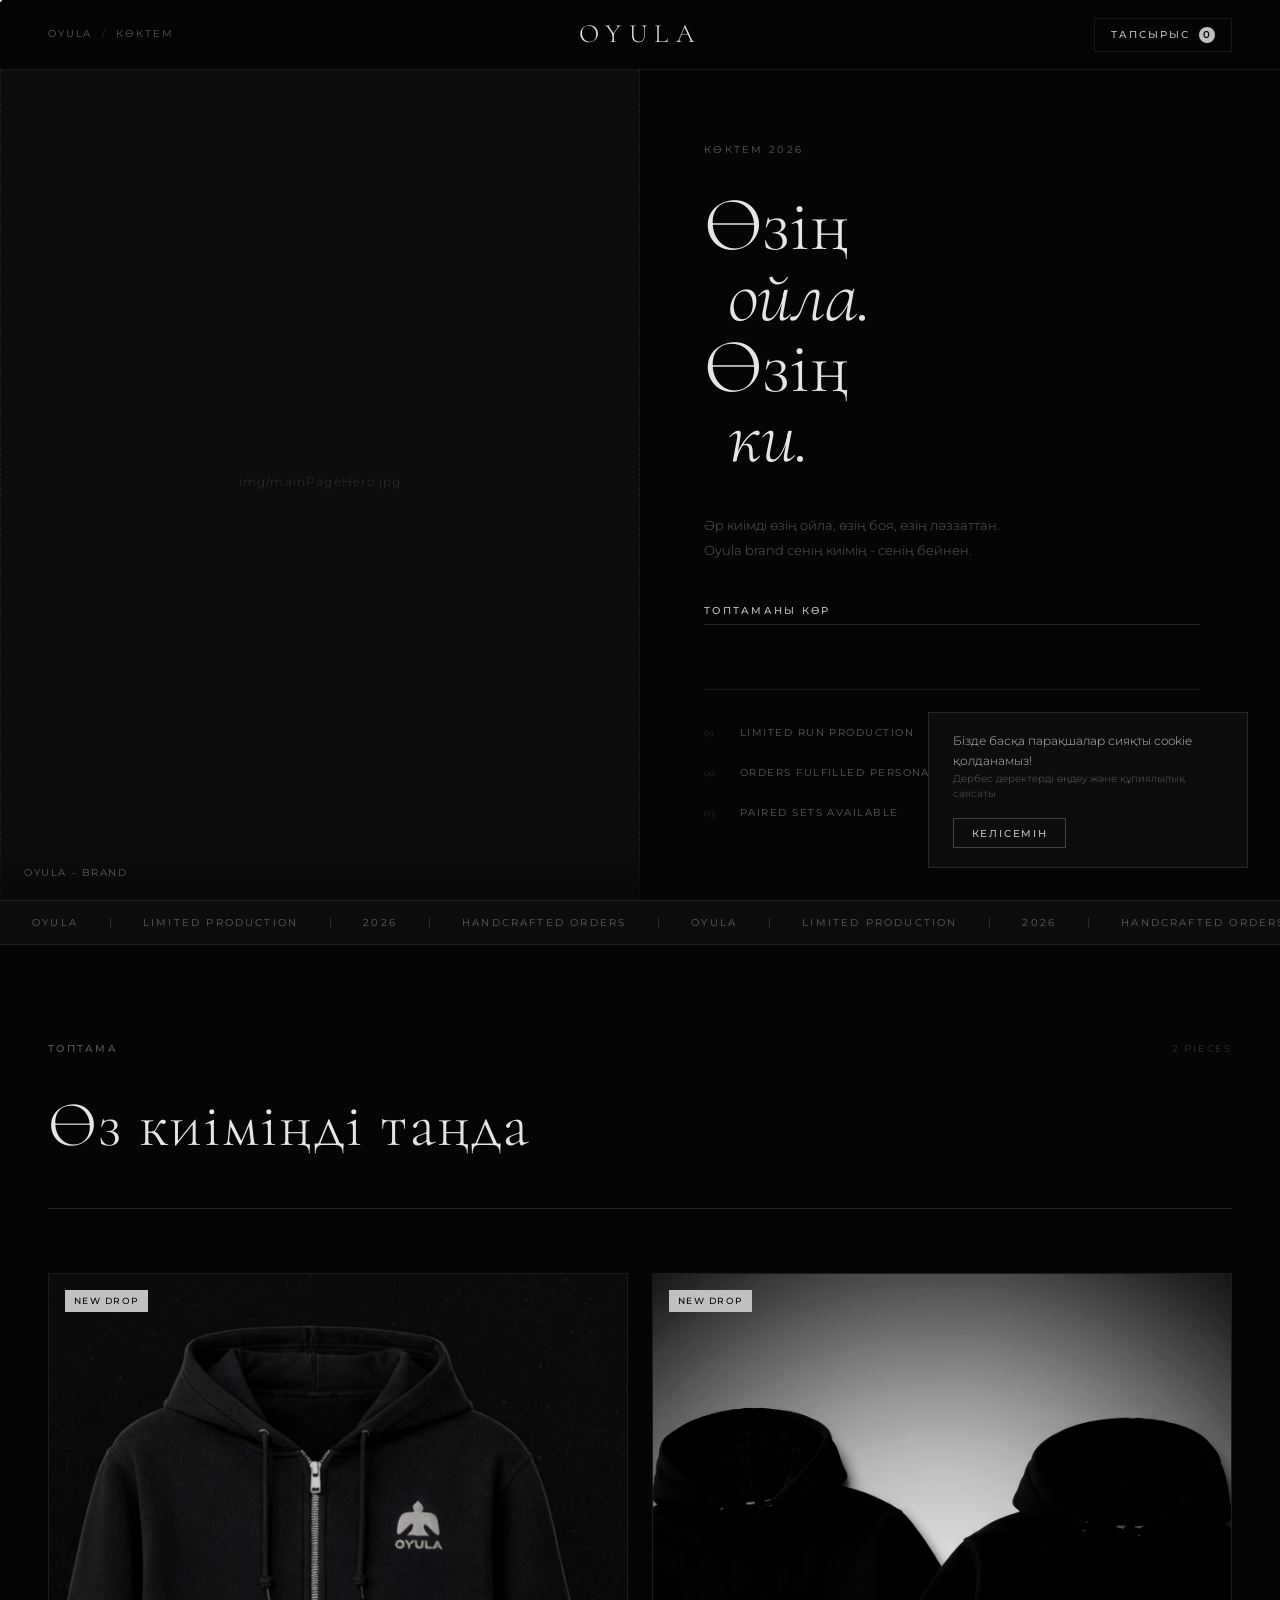
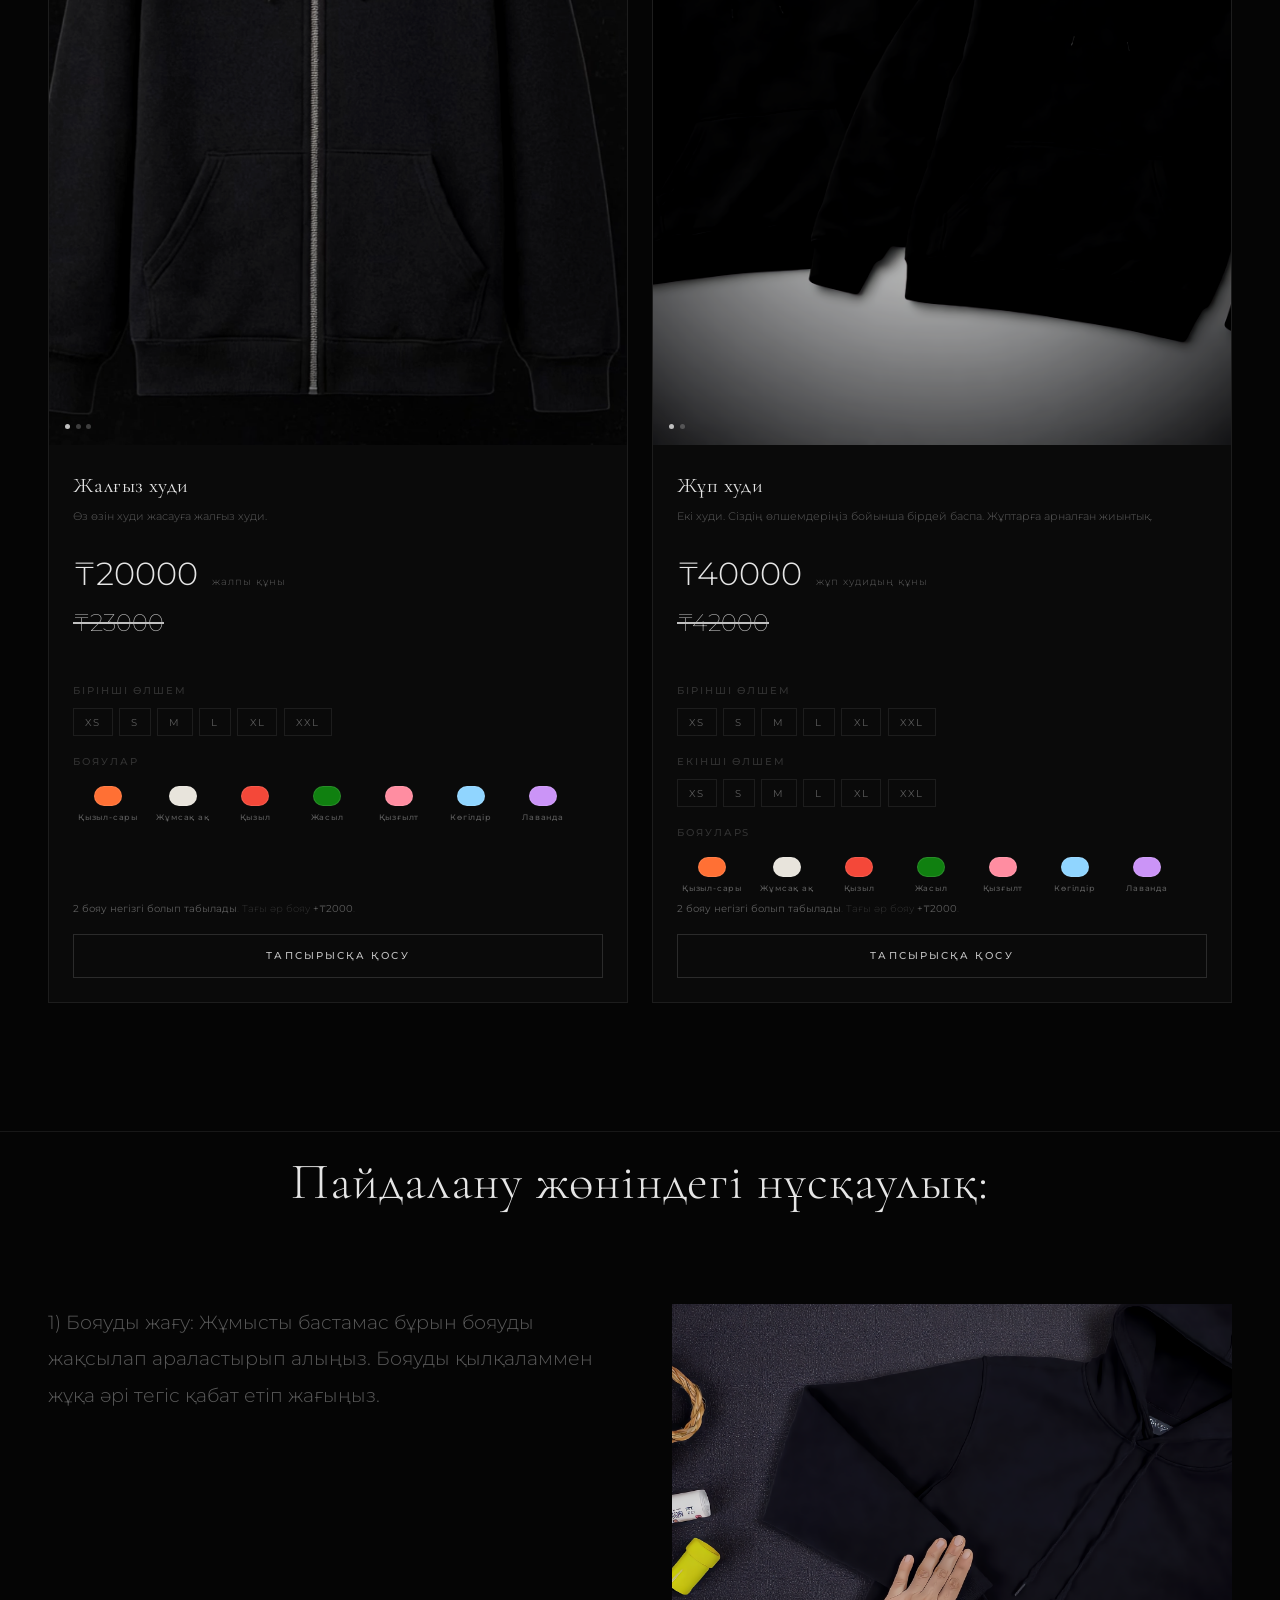
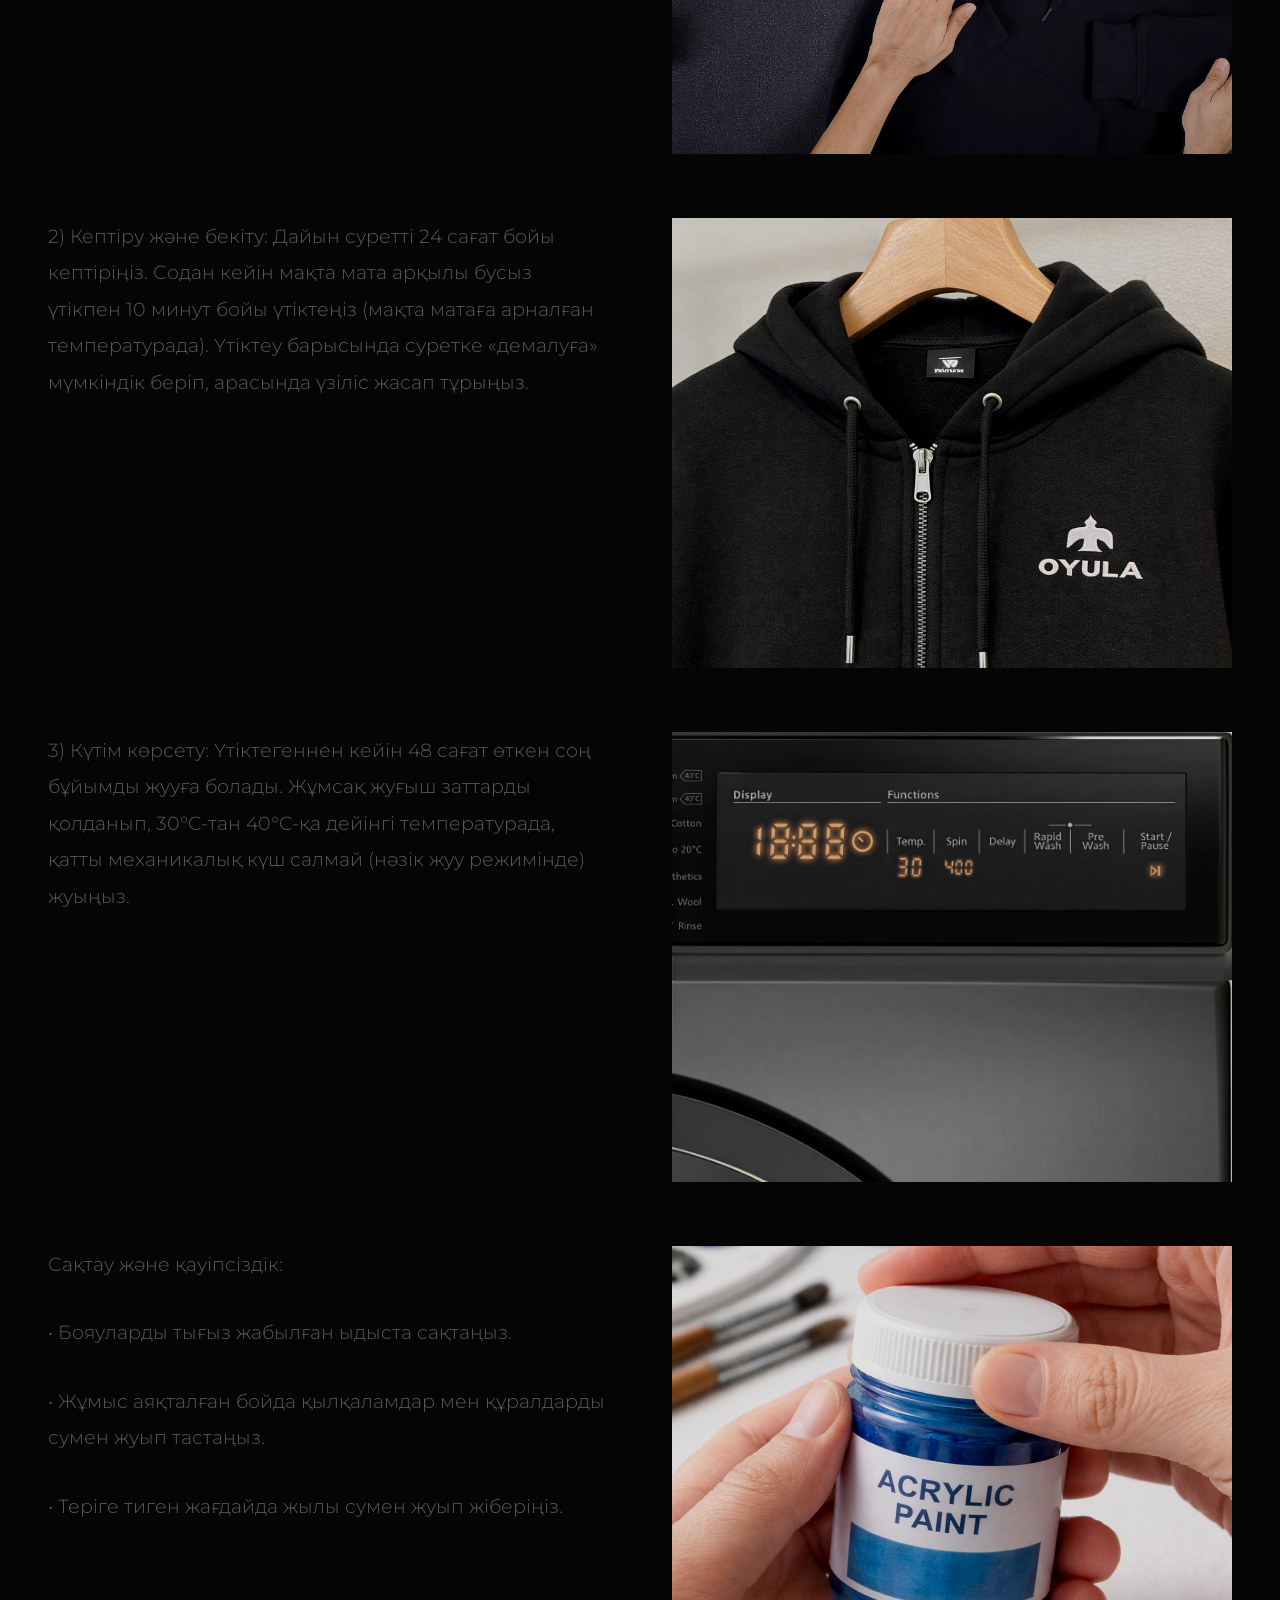
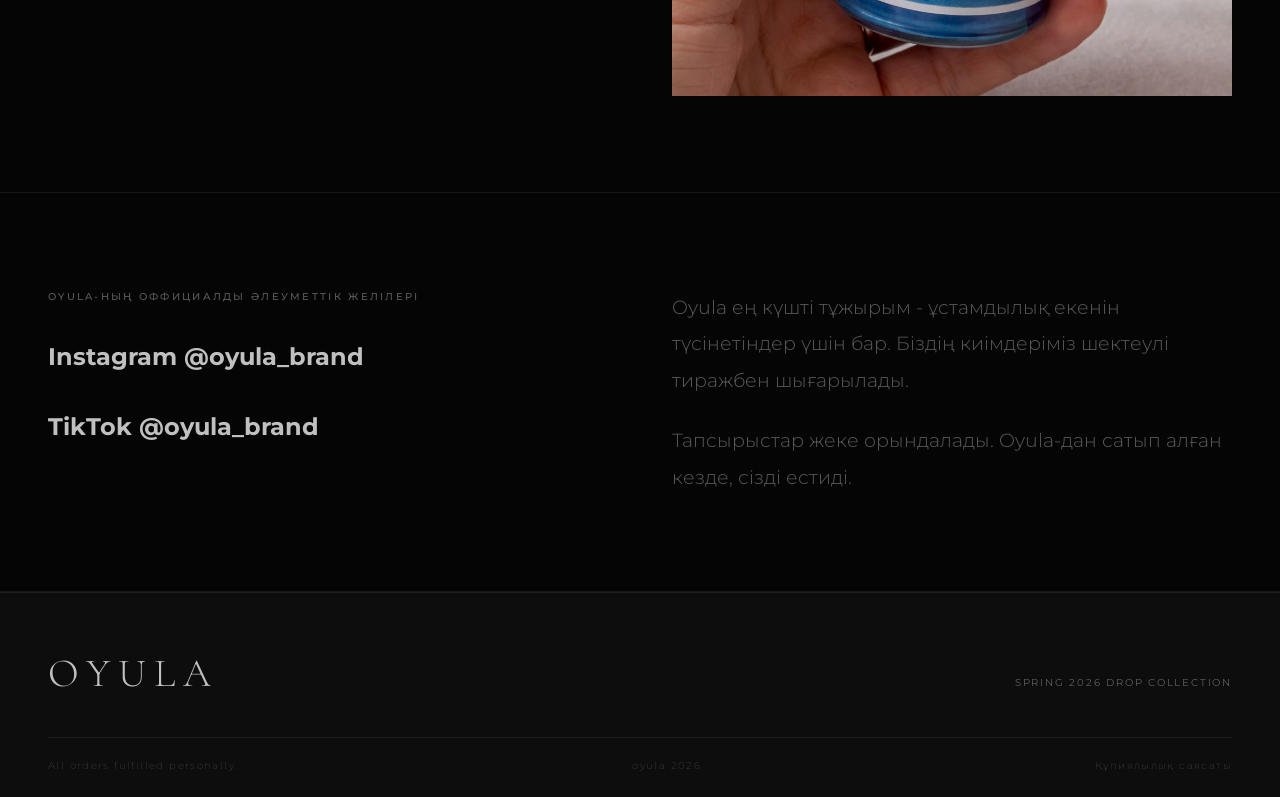
==== commit a01bebe4: "improvments on deploy fix" ====
--- a/kz/index.html
+++ b/kz/index.html
@@ -4,7 +4,7 @@
   <meta charset="UTF-8"/>
   <meta name="viewport" content="width=device-width, initial-scale=1.0"/>
   <meta name="theme-color" content="#050505"/>
-  <title>Ouyla</title>
+  <title>Oyula</title>
   <link rel="preconnect" href="https://fonts.googleapis.com"/>
   <link rel="preconnect" href="https://fonts.gstatic.com" crossorigin/>
   <link href="https://fonts.googleapis.com/css2?family=Cormorant+Garamond:ital,wght@0,300;0,400;0,600;1,300;1,400&family=Montserrat:wght@300;400;500&display=swap" rel="stylesheet"/>
@@ -20,16 +20,16 @@
   <header id="site-header">
     <div class="header-inner">
       <div class="header-left">
-        <span class="header-meta">Ouyla</span>
+        <span class="header-meta">Oyula</span>
         <span class="header-sep">/</span>
         <span class="header-meta">Көктем</span>
       </div>
-      <a href="#" class="wordmark" >Ouyla</a>
+      <a href="#" class="wordmark" >Oyula</a>
       <div class="header-right">
-        <div class="lang-switcher">
-          <span class="lang-btn active">KZ</span>
-          <a class="lang-btn" href="../ru/index.html" onclick="localStorage.setItem('ouyla_lang','ru')">RU</a>
-          <a class="lang-btn" href="../en/index.html" onclick="localStorage.setItem('ouyla_lang','en')">EN</a>
+        <div class="lang-switcher" style="display: none;">
+          <span class="lang-btn active" >KZ</span>
+          <a class="lang-btn" href="../ru/index.html" onclick="localStorage.setItem('Oyula_lang','ru')">RU</a>
+          <a class="lang-btn" href="../en/index.html" onclick="localStorage.setItem('Oyula_lang','en')">EN</a>
         </div>
         <button class="cart-trigger" id="cartTrigger" aria-label="Open cart">
           Тапсырыс
@@ -44,13 +44,13 @@
   <section class="hero" id="hero">
     <div class="hero-image-col">
       <div class="hero-photo-frame">
-        <img src="../img/mainPageHero.gif" alt="Ouyla Signature" class="hero-photo" onerror="this.parentElement.classList.add('no-image')"/>
+        <img src="../img/mainPageHero.gif" alt="Oyula Signature" class="hero-photo" onerror="this.parentElement.classList.add('no-image')"/>
         <div class="photo-fallback">
           <span>img/mainPageHero.jpg</span>
         </div>
       </div>
       <div class="hero-photo-caption">
-        <span>Ouyla - Brand</span>
+        <span>Oyula - Brand</span>
       </div>
     </div>
 
@@ -88,7 +88,7 @@
   <!-- ═══ TICKER ═══ -->
   <div class="ticker-wrap" aria-hidden="true">
     <div class="ticker-track">
-      <span class="ticker-item">Ouyla</span>
+      <span class="ticker-item">Oyula</span>
       <span class="ticker-rule"></span>
       <span class="ticker-item">Limited Production</span>
       <span class="ticker-rule"></span>
@@ -96,7 +96,7 @@
       <span class="ticker-rule"></span>
       <span class="ticker-item">Handcrafted Orders</span>
       <span class="ticker-rule"></span>
-      <span class="ticker-item">Ouyla</span>
+      <span class="ticker-item">Oyula</span>
       <span class="ticker-rule"></span>
       <span class="ticker-item">Limited Production</span>
       <span class="ticker-rule"></span>
@@ -104,7 +104,7 @@
       <span class="ticker-rule"></span>
       <span class="ticker-item">Handcrafted Orders</span>
       <span class="ticker-rule"></span>
-      <span class="ticker-item">Ouyla</span>
+      <span class="ticker-item">Oyula</span>
       <span class="ticker-rule"></span>
       <span class="ticker-item">Limited Production</span>
       <span class="ticker-rule"></span>
@@ -183,13 +183,13 @@
     </div>
     <div class="editorial-inner" id="aboutUs">
       <div class="editorial-left">
-        <span class="section-label">Ouyla-ның оффициалды Әлеуметтік желілері</span>
+        <span class="section-label">Oyula-ның оффициалды Әлеуметтік желілері</span>
         <h2 class="editorial-title" onclick="window.open('https://www.instagram.com/oyula_brand/', '_blank');">Instagram @oyula_brand</h2>
         <h2 class="editorial-title" onclick="window.open('https://www.tiktok.com/@oyula_brand', '_blank');">TikTok @oyula_brand</h2>
       </div>
       <div class="editorial-right">
-        <p>Ouyla ең күшті тұжырым - ұстамдылық екенін түсінетіндер үшін бар. Біздің киімдеріміз шектеулі тиражбен шығарылады.</p>
-        <p>Тапсырыстар жеке орындалады. Ouyla-дан сатып алған кезде, сізді естиді.</p>
+        <p>Oyula ең күшті тұжырым - ұстамдылық екенін түсінетіндер үшін бар. Біздің киімдеріміз шектеулі тиражбен шығарылады.</p>
+        <p>Тапсырыстар жеке орындалады. Oyula-дан сатып алған кезде, сізді естиді.</p>
       </div>
     </div>
   </section>
